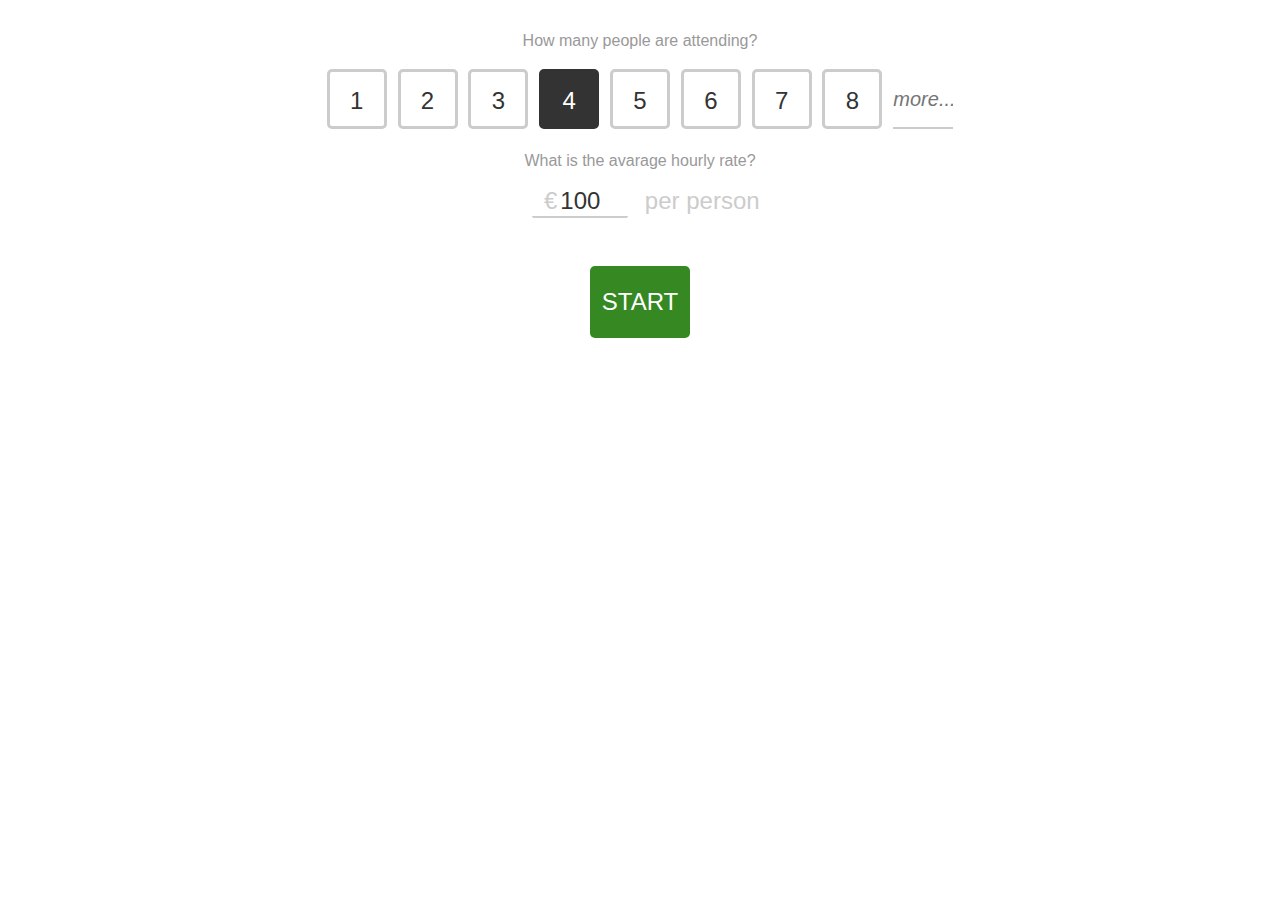
==== src/index.html @ 844627bb "moved files around" ====
<!doctype html>
<!--[if lt IE 7 ]> <html lang="en" class="no-js ie6"> <![endif]-->
<!--[if IE 7 ]>    <html lang="en" class="no-js ie7"> <![endif]-->
<!--[if IE 8 ]>    <html lang="en" class="no-js ie8"> <![endif]-->
<!--[if IE 9 ]>    <html lang="en" class="no-js ie9"> <![endif]-->
<!--[if (gt IE 9)|!(IE)]><!--> <html lang="nl" class="no-js"> <!--<![endif]-->
<head>
	<meta charset="UTF-8">
	<!-- <base href="" /> -->
	<meta http-equiv="X-UA-Compatible" content="IE=edge,chrome=1">
	
	<title>How much does this meeting cost?</title>
	
	<meta name="viewport" content="width=device-width, initial-scale=1.0">
	
	<link rel="stylesheet" href="css/meeting.css">
	<link rel="stylesheet" href="css/icomoon.css">

</head>
<body>
	<div id="wrapper" class="wrapper">

		<div id="main" class="main" role="main">



			
			<section class="setup" id="setup">
				<form>
					<div class="attendees">
						<h2>How many people are attending?</h2>
						<ol class="attendees-list">
							<li><input name="numAttendees" id="attendees-1" type="radio" value="1"><label for="attendees-1">1</label></li>
							<li><input name="numAttendees" id="attendees-2" type="radio" value="2"><label for="attendees-2">2</label></li>
							<li><input name="numAttendees" id="attendees-3" type="radio" value="3"><label for="attendees-3">3</label></li>
							<li><input name="numAttendees" id="attendees-4" type="radio" value="4" checked><label for="attendees-4">4</label></li>
							<li><input name="numAttendees" id="attendees-5" type="radio" value="5"><label for="attendees-5">5</label></li>
							<li><input name="numAttendees" id="attendees-6" type="radio" value="6"><label for="attendees-6">6</label></li>
							<li><input name="numAttendees" id="attendees-7" type="radio" value="7"><label for="attendees-7">7</label></li>
							<li><input name="numAttendees" id="attendees-8" type="radio" value="8"><label for="attendees-8">8</label></li>
							<li><input class="more-attendees-input is-empty" id="more-attendees-input" name="more-attendees-number" type="text" pattern="[0-9]*" placeholder="more..."></li>
						</ol>
					</div>

					<div class="rate">
						<h2>What is the avarage hourly rate?</h2>
						<div class="rateholder">
							
						<input id="hourlyRate" class="hourlyRate" type="text" value="100" pattern="[0-9]*"/>
						<label for="hourlyRate">per person</label>
						</div>
					</div>

					<button class="primary start" id="startBtn">Start</button>
				</form>
			</section>




			<section id="feedback" class="feedback">

				<div class="metaInfo">
					<div class="attendeesInfo">
						<div id="currAttendees" class="currAttendees">
							0
						</div>
						<button id="less-attendees" class="less"><span class="icon-user-minus"></span></button><button id="more-attendees" class="more"><span class="icon-user-plus"></span></button>
					</div><!-- /.attendeesInfo -->
					<button class="primary stop" id="stopBtn">
						Stop
					</button>
					<button class="primary back" id="backBtn">
						Back
					</button>
					<button class="secundary resume" id="resumeBtn">Ga door met deze meeting</button>
				</div>

				<div class="mainInfo">
				
					<div id="currDuration" class="currDuration">00:00</div>

					<div class="costs" id="costs">
						<!-- <span class="currency">&euro;</span> -->
						<span class="currEuros" id="currEuros">0</span>
						<span class="currCents" id="currCents">,00</span>
						<div class="currency">Euro</div>
					</div>

				</div>

			</section>




		</div><!-- main -->

	</div><!-- wrapper -->

	<script src="https://ajax.googleapis.com/ajax/libs/jquery/2.0.3/jquery.min.js"></script>
	<script src="js/meeting.js"></script>
	<script src="js/FastActive.min.js"></script>
</body>
</html>
---- src/css/meeting.css ----
/*-- Start reset --*/
html, body, div, span, applet, object, iframe, h1, h2, h3, h4, h5, h6, p, blockquote, pre, a, abbr, acronym, address, big, cite, code, del, dfn, em, img, ins, kbd, q, s, samp, small, strike, strong, sub, sup, tt, var, b, u, i, center, dl, dt, dd, ol, ul, li, fieldset, form, label, legend, table, caption, tbody, tfoot, thead, tr, th, td, article, aside, canvas, details, embed,  figure, figcaption, footer, header, hgroup,  menu, nav, output, ruby, section, summary, time, mark, audio, video { margin: 0; padding: 0; border: 0; font-size: 100%; font: inherit; vertical-align: baseline; } /* HTML5 display-role reset for older browsers */ article, aside, details, figcaption, figure, footer, header, hgroup, menu, nav, section { display: block; } ol, ul { list-style: none; } blockquote, q { quotes: none; } blockquote:before, blockquote:after, q:before, q:after { content: ''; content: none; } table { border-collapse: collapse; border-spacing: 0; }

input, button, textarea, select, option {
	font: inherit;
}
/*-- Einde reset --*/

* {
	box-sizing: border-box;
	-moz-box-sizing: border-box;
}

html {
	font-size: 62.5%;
}

body {
	font-family: "arial narrow", arial, helvetica, sans-serif;
	font-size: 1.6rem;
}

button,
label {
	cursor: pointer;
}

input,
button {
	border-radius: 2px;
}

h2 {
	margin: 1em;
	color: #999;
}

.main {
	width: 320px;
	height: 480px;
}

section {
	-moz-box-sizing: border-box;
	box-sizing: border-box;
	position: absolute;
	top: 0;
	left: 0;
	padding: 1em 0;
	text-align: center;
	width: 100%;
	height: 100%;
	background: #fff;
}

.setup {
	z-index: 1;
}

.feedback {
	z-index: 0;
}



	button {
		margin: 1em;
		border: none;
		padding: 0.5em;
		color: #fff;
		font: inherit;
	}

	button.primary {
		display: inline-block;
		margin-top: 2em;
		margin-bottom: 0;
		border-radius: 5px;
		height: 3em;
		font-size: 2.4rem;
		line-height: 1;
		text-transform: uppercase;
	}

	button.start {
		background: #358822;
	}

	.feedback button.primary {
		margin-top: 0;
		vertical-align: middle;
	}

	button.stop {
		background: #822;
		background: #999;
	}

	button.back,
	button.resume {
		display: none;
	}

	.attendees li {
		position: relative;
		display: inline-block;
		margin: 0.2em;
		overflow: hidden;
	}

	.attendees label,
	.more-attendees-input {
		display: block;
		padding: 0.6em 0;
		width: 2.5em;
		height: 2.5em;
		border: 3px solid #eee;
		border: 3px solid #ccc;
		border-radius: 5px;
		background: #fff;
		text-align: center;
		color: #333;
		font-size: 2.4rem;
	}

	::-webkit-input-placeholder { /* Chrome/Opera/Safari */
	  font-style: italic;
	  font-size: smaller;
	}
	::-moz-placeholder { /* Firefox 19+ */
	  font-style: italic;
	  font-size: smaller;
	}
	:-ms-input-placeholder { /* IE 10+ */
	  font-style: italic;
	  font-size: smaller;
  }

	.no-touch input[type="radio"].active+label,
	.attendees input[type="radio"]:checked+label,
	input[type="text"].more-attendees-input {
		border-color: #333;
		color: #fff;
		background: #333;
	}

	.attendees input[type="radio"] {
		position: absolute;
		top: 50%;
		left: 50%;
		z-index: -1;
	}

	input[type="text"] {
		/*padding: 0.5em 0 0;*/
		border: none;
		border-bottom: 2px solid #ccc;
	}

	input[type="text"].more-attendees-input {
	/*	border:none;
		background: red;*/
	}

	input[type="text"].more-attendees-input.is-empty {
		background: none;
		border-radius: 0;
		border-bottom: 2px solid #ccc;
	}

	.rateholder {
		position: relative;
	}

	.rate label {
		position: relative;
		color: #ccc;
		font-size: 2.4rem;
	}

	.rate label:before {
		position: absolute;
		display: block;
		content: '€';
		top: 0;
		left: -4.2em;
	}

	input.hourlyRate {
		position: relative;
		margin: 0 0.5em;
		width: 4em;
		color: #333;
		font-size: 2.4rem;
		text-align: center;
	}


/*-- Start feedback --*/

	.feedback .costs {
		margin: 1em;
		color: hsl(205,50%,75%);
		color: #248;
	}

	.currency {
		margin: 0.5em;
		color: #ccc;
	}

	.currEuros {
		font-size: 12rem;
	}

	.currCents {
		display: inline-block;
		margin-right: -1.5em;
		font-size: 3.6rem;
		color: #ccc;
	}

	.mainInfo {
		overflow: hidden;
	}

	.metaInfo {
		position: absolute;
		bottom: 0;
		border-top: 1px solid #ddd;
		padding: 1em 0;
		width: 100%;
		text-align: center;
	}

	.attendeesInfo {
		display: inline-block;
		vertical-align: middle;
		margin: 0 auto;
		width: 6em;
		border: 1px solid #ddd;
	}

		.attendeesInfo button {
			display: inline-block;
			border-radius: 0;
			margin: 0;
			padding: 0;
			width: 1.5em;
			height: 1.5em;
			font-size: 3rem;
			vertical-align: middle;
			color: #ccc;
			background: transparent;
			line-height: 0;
		}

		.attendeesInfo .more {
			border-left: 1px solid #ddd;
		}

		.currAttendees {
			border-bottom: 1px solid #ddd;
			font-size: 3.6rem;
			line-height: 1.5;
			color: #ccc;
			vertical-align: middle;
		}

		.currDuration {
			margin: 0 1em;
			color: #ccc;
		}

	/*-- Start larger screens --*/
	@media screen and (min-width: 25em) {

		.metaInfo {
			position: static;
			float: right;
			border: none;
			border-left: 1px solid #ddd;
			height: 100%;
			width: auto;
			text-align: center;
			padding: 1em;
		}

		.attendeesInfo {
			display: block;
		}

		.feedback button.primary {
			margin-top: 2em;
		}

	}

/*-- End feedback --*/
---- src/css/icomoon.css ----
@font-face {
	font-family: 'icomoon';
	src:url('fonts/icomoon.eot?l8j70p');
	src:url('fonts/icomoon.eot?#iefixl8j70p') format('embedded-opentype'),
		url('fonts/icomoon.woff?l8j70p') format('woff'),
		url('fonts/icomoon.ttf?l8j70p') format('truetype'),
		url('fonts/icomoon.svg?l8j70p#icomoon') format('svg');
	font-weight: normal;
	font-style: normal;
}

[class^="icon-"], [class*=" icon-"] {
	font-family: 'icomoon';
	speak: none;
	font-style: normal;
	font-weight: normal;
	font-variant: normal;
	text-transform: none;
	line-height: 1;

	/* Better Font Rendering =========== */
	-webkit-font-smoothing: antialiased;
	-moz-osx-font-smoothing: grayscale;
}

.icon-home:before {
	content: "\e900";
}

.icon-home2:before {
	content: "\e901";
}

.icon-home3:before {
	content: "\e902";
}

.icon-office:before {
	content: "\e903";
}

.icon-newspaper:before {
	content: "\e904";
}

.icon-pencil:before {
	content: "\e905";
}

.icon-pencil2:before {
	content: "\e906";
}

.icon-quill:before {
	content: "\e907";
}

.icon-pen:before {
	content: "\e908";
}

.icon-blog:before {
	content: "\e909";
}

.icon-eyedropper:before {
	content: "\e90a";
}

.icon-droplet:before {
	content: "\e90b";
}

.icon-paint-format:before {
	content: "\e90c";
}

.icon-image:before {
	content: "\e90d";
}

.icon-images:before {
	content: "\e90e";
}

.icon-camera:before {
	content: "\e90f";
}

.icon-headphones:before {
	content: "\e910";
}

.icon-music:before {
	content: "\e911";
}

.icon-play:before {
	content: "\e912";
}

.icon-film:before {
	content: "\e913";
}

.icon-video-camera:before {
	content: "\e914";
}

.icon-dice:before {
	content: "\e915";
}

.icon-pacman:before {
	content: "\e916";
}

.icon-spades:before {
	content: "\e917";
}

.icon-clubs:before {
	content: "\e918";
}

.icon-diamonds:before {
	content: "\e919";
}

.icon-bullhorn:before {
	content: "\e91a";
}

.icon-connection:before {
	content: "\e91b";
}

.icon-podcast:before {
	content: "\e91c";
}

.icon-feed:before {
	content: "\e91d";
}

.icon-mic:before {
	content: "\e91e";
}

.icon-book:before {
	content: "\e91f";
}

.icon-books:before {
	content: "\e920";
}

.icon-library:before {
	content: "\e921";
}

.icon-file-text:before {
	content: "\e922";
}

.icon-profile:before {
	content: "\e923";
}

.icon-file-empty:before {
	content: "\e924";
}

.icon-files-empty:before {
	content: "\e925";
}

.icon-file-text2:before {
	content: "\e926";
}

.icon-file-picture:before {
	content: "\e927";
}

.icon-file-music:before {
	content: "\e928";
}

.icon-file-play:before {
	content: "\e929";
}

.icon-file-video:before {
	content: "\e92a";
}

.icon-file-zip:before {
	content: "\e92b";
}

.icon-copy:before {
	content: "\e92c";
}

.icon-paste:before {
	content: "\e92d";
}

.icon-stack:before {
	content: "\e92e";
}

.icon-folder:before {
	content: "\e92f";
}

.icon-folder-open:before {
	content: "\e930";
}

.icon-folder-plus:before {
	content: "\e931";
}

.icon-folder-minus:before {
	content: "\e932";
}

.icon-folder-download:before {
	content: "\e933";
}

.icon-folder-upload:before {
	content: "\e934";
}

.icon-price-tag:before {
	content: "\e935";
}

.icon-price-tags:before {
	content: "\e936";
}

.icon-barcode:before {
	content: "\e937";
}

.icon-qrcode:before {
	content: "\e938";
}

.icon-ticket:before {
	content: "\e939";
}

.icon-cart:before {
	content: "\e93a";
}

.icon-coin-dollar:before {
	content: "\e93b";
}

.icon-coin-euro:before {
	content: "\e93c";
}

.icon-coin-pound:before {
	content: "\e93d";
}

.icon-coin-yen:before {
	content: "\e93e";
}

.icon-credit-card:before {
	content: "\e93f";
}

.icon-calculator:before {
	content: "\e940";
}

.icon-lifebuoy:before {
	content: "\e941";
}

.icon-phone:before {
	content: "\e942";
}

.icon-phone-hang-up:before {
	content: "\e943";
}

.icon-address-book:before {
	content: "\e944";
}

.icon-envelop:before {
	content: "\e945";
}

.icon-pushpin:before {
	content: "\e946";
}

.icon-location:before {
	content: "\e947";
}

.icon-location2:before {
	content: "\e948";
}

.icon-compass:before {
	content: "\e949";
}

.icon-compass2:before {
	content: "\e94a";
}

.icon-map:before {
	content: "\e94b";
}

.icon-map2:before {
	content: "\e94c";
}

.icon-history:before {
	content: "\e94d";
}

.icon-clock:before {
	content: "\e94e";
}

.icon-clock2:before {
	content: "\e94f";
}

.icon-alarm:before {
	content: "\e950";
}

.icon-bell:before {
	content: "\e951";
}

.icon-stopwatch:before {
	content: "\e952";
}

.icon-calendar:before {
	content: "\e953";
}

.icon-printer:before {
	content: "\e954";
}

.icon-keyboard:before {
	content: "\e955";
}

.icon-display:before {
	content: "\e956";
}

.icon-laptop:before {
	content: "\e957";
}

.icon-mobile:before {
	content: "\e958";
}

.icon-mobile2:before {
	content: "\e959";
}

.icon-tablet:before {
	content: "\e95a";
}

.icon-tv:before {
	content: "\e95b";
}

.icon-drawer:before {
	content: "\e95c";
}

.icon-drawer2:before {
	content: "\e95d";
}

.icon-box-add:before {
	content: "\e95e";
}

.icon-box-remove:before {
	content: "\e95f";
}

.icon-download:before {
	content: "\e960";
}

.icon-upload:before {
	content: "\e961";
}

.icon-floppy-disk:before {
	content: "\e962";
}

.icon-drive:before {
	content: "\e963";
}

.icon-database:before {
	content: "\e964";
}

.icon-undo:before {
	content: "\e965";
}

.icon-redo:before {
	content: "\e966";
}

.icon-undo2:before {
	content: "\e967";
}

.icon-redo2:before {
	content: "\e968";
}

.icon-forward:before {
	content: "\e969";
}

.icon-reply:before {
	content: "\e96a";
}

.icon-bubble:before {
	content: "\e96b";
}

.icon-bubbles:before {
	content: "\e96c";
}

.icon-bubbles2:before {
	content: "\e96d";
}

.icon-bubble2:before {
	content: "\e96e";
}

.icon-bubbles3:before {
	content: "\e96f";
}

.icon-bubbles4:before {
	content: "\e970";
}

.icon-user:before {
	content: "\e971";
}

.icon-users:before {
	content: "\e972";
}

.icon-user-plus:before {
	content: "\e973";
}

.icon-user-minus:before {
	content: "\e974";
}

.icon-user-check:before {
	content: "\e975";
}

.icon-user-tie:before {
	content: "\e976";
}

.icon-quotes-left:before {
	content: "\e977";
}

.icon-quotes-right:before {
	content: "\e978";
}

.icon-hour-glass:before {
	content: "\e979";
}

.icon-spinner:before {
	content: "\e97a";
}

.icon-spinner2:before {
	content: "\e97b";
}

.icon-spinner3:before {
	content: "\e97c";
}

.icon-spinner4:before {
	content: "\e97d";
}

.icon-spinner5:before {
	content: "\e97e";
}

.icon-spinner6:before {
	content: "\e97f";
}

.icon-spinner7:before {
	content: "\e980";
}

.icon-spinner8:before {
	content: "\e981";
}

.icon-spinner9:before {
	content: "\e982";
}

.icon-spinner10:before {
	content: "\e983";
}

.icon-spinner11:before {
	content: "\e984";
}

.icon-binoculars:before {
	content: "\e985";
}

.icon-search:before {
	content: "\e986";
}

.icon-zoom-in:before {
	content: "\e987";
}

.icon-zoom-out:before {
	content: "\e988";
}

.icon-enlarge:before {
	content: "\e989";
}

.icon-shrink:before {
	content: "\e98a";
}

.icon-enlarge2:before {
	content: "\e98b";
}

.icon-shrink2:before {
	content: "\e98c";
}

.icon-key:before {
	content: "\e98d";
}

.icon-key2:before {
	content: "\e98e";
}

.icon-lock:before {
	content: "\e98f";
}

.icon-unlocked:before {
	content: "\e990";
}

.icon-wrench:before {
	content: "\e991";
}

.icon-equalizer:before {
	content: "\e992";
}

.icon-equalizer2:before {
	content: "\e993";
}

.icon-cog:before {
	content: "\e994";
}

.icon-cogs:before {
	content: "\e995";
}

.icon-hammer:before {
	content: "\e996";
}

.icon-magic-wand:before {
	content: "\e997";
}

.icon-aid-kit:before {
	content: "\e998";
}

.icon-bug:before {
	content: "\e999";
}

.icon-pie-chart:before {
	content: "\e99a";
}

.icon-stats-dots:before {
	content: "\e99b";
}

.icon-stats-bars:before {
	content: "\e99c";
}

.icon-stats-bars2:before {
	content: "\e99d";
}

.icon-trophy:before {
	content: "\e99e";
}

.icon-gift:before {
	content: "\e99f";
}

.icon-glass:before {
	content: "\e9a0";
}

.icon-glass2:before {
	content: "\e9a1";
}

.icon-mug:before {
	content: "\e9a2";
}

.icon-spoon-knife:before {
	content: "\e9a3";
}

.icon-leaf:before {
	content: "\e9a4";
}

.icon-rocket:before {
	content: "\e9a5";
}

.icon-meter:before {
	content: "\e9a6";
}

.icon-meter2:before {
	content: "\e9a7";
}

.icon-hammer2:before {
	content: "\e9a8";
}

.icon-fire:before {
	content: "\e9a9";
}

.icon-lab:before {
	content: "\e9aa";
}

.icon-magnet:before {
	content: "\e9ab";
}

.icon-bin:before {
	content: "\e9ac";
}

.icon-bin2:before {
	content: "\e9ad";
}

.icon-briefcase:before {
	content: "\e9ae";
}

.icon-airplane:before {
	content: "\e9af";
}

.icon-truck:before {
	content: "\e9b0";
}

.icon-road:before {
	content: "\e9b1";
}

.icon-accessibility:before {
	content: "\e9b2";
}

.icon-target:before {
	content: "\e9b3";
}

.icon-shield:before {
	content: "\e9b4";
}

.icon-power:before {
	content: "\e9b5";
}

.icon-switch:before {
	content: "\e9b6";
}

.icon-power-cord:before {
	content: "\e9b7";
}

.icon-clipboard:before {
	content: "\e9b8";
}

.icon-list-numbered:before {
	content: "\e9b9";
}

.icon-list:before {
	content: "\e9ba";
}

.icon-list2:before {
	content: "\e9bb";
}

.icon-tree:before {
	content: "\e9bc";
}

.icon-menu:before {
	content: "\e9bd";
}

.icon-menu2:before {
	content: "\e9be";
}

.icon-menu3:before {
	content: "\e9bf";
}

.icon-menu4:before {
	content: "\e9c0";
}

.icon-cloud:before {
	content: "\e9c1";
}

.icon-cloud-download:before {
	content: "\e9c2";
}

.icon-cloud-upload:before {
	content: "\e9c3";
}

.icon-cloud-check:before {
	content: "\e9c4";
}

.icon-download2:before {
	content: "\e9c5";
}

.icon-upload2:before {
	content: "\e9c6";
}

.icon-download3:before {
	content: "\e9c7";
}

.icon-upload3:before {
	content: "\e9c8";
}

.icon-sphere:before {
	content: "\e9c9";
}

.icon-earth:before {
	content: "\e9ca";
}

.icon-link:before {
	content: "\e9cb";
}

.icon-flag:before {
	content: "\e9cc";
}

.icon-attachment:before {
	content: "\e9cd";
}

.icon-eye:before {
	content: "\e9ce";
}

.icon-eye-plus:before {
	content: "\e9cf";
}

.icon-eye-minus:before {
	content: "\e9d0";
}

.icon-eye-blocked:before {
	content: "\e9d1";
}

.icon-bookmark:before {
	content: "\e9d2";
}

.icon-bookmarks:before {
	content: "\e9d3";
}

.icon-sun:before {
	content: "\e9d4";
}

.icon-contrast:before {
	content: "\e9d5";
}

.icon-brightness-contrast:before {
	content: "\e9d6";
}

.icon-star-empty:before {
	content: "\e9d7";
}

.icon-star-half:before {
	content: "\e9d8";
}

.icon-star-full:before {
	content: "\e9d9";
}

.icon-heart:before {
	content: "\e9da";
}

.icon-heart-broken:before {
	content: "\e9db";
}

.icon-man:before {
	content: "\e9dc";
}

.icon-woman:before {
	content: "\e9dd";
}

.icon-man-woman:before {
	content: "\e9de";
}

.icon-happy:before {
	content: "\e9df";
}

.icon-happy2:before {
	content: "\e9e0";
}

.icon-smile:before {
	content: "\e9e1";
}

.icon-smile2:before {
	content: "\e9e2";
}

.icon-tongue:before {
	content: "\e9e3";
}

.icon-tongue2:before {
	content: "\e9e4";
}

.icon-sad:before {
	content: "\e9e5";
}

.icon-sad2:before {
	content: "\e9e6";
}

.icon-wink:before {
	content: "\e9e7";
}

.icon-wink2:before {
	content: "\e9e8";
}

.icon-grin:before {
	content: "\e9e9";
}

.icon-grin2:before {
	content: "\e9ea";
}

.icon-cool:before {
	content: "\e9eb";
}

.icon-cool2:before {
	content: "\e9ec";
}

.icon-angry:before {
	content: "\e9ed";
}

.icon-angry2:before {
	content: "\e9ee";
}

.icon-evil:before {
	content: "\e9ef";
}

.icon-evil2:before {
	content: "\e9f0";
}

.icon-shocked:before {
	content: "\e9f1";
}

.icon-shocked2:before {
	content: "\e9f2";
}

.icon-baffled:before {
	content: "\e9f3";
}

.icon-baffled2:before {
	content: "\e9f4";
}

.icon-confused:before {
	content: "\e9f5";
}

.icon-confused2:before {
	content: "\e9f6";
}

.icon-neutral:before {
	content: "\e9f7";
}

.icon-neutral2:before {
	content: "\e9f8";
}

.icon-hipster:before {
	content: "\e9f9";
}

.icon-hipster2:before {
	content: "\e9fa";
}

.icon-wondering:before {
	content: "\e9fb";
}

.icon-wondering2:before {
	content: "\e9fc";
}

.icon-sleepy:before {
	content: "\e9fd";
}

.icon-sleepy2:before {
	content: "\e9fe";
}

.icon-frustrated:before {
	content: "\e9ff";
}

.icon-frustrated2:before {
	content: "\ea00";
}

.icon-crying:before {
	content: "\ea01";
}

.icon-crying2:before {
	content: "\ea02";
}

.icon-point-up:before {
	content: "\ea03";
}

.icon-point-right:before {
	content: "\ea04";
}

.icon-point-down:before {
	content: "\ea05";
}

.icon-point-left:before {
	content: "\ea06";
}

.icon-warning:before {
	content: "\ea07";
}

.icon-notification:before {
	content: "\ea08";
}

.icon-question:before {
	content: "\ea09";
}

.icon-plus:before {
	content: "\ea0a";
}

.icon-minus:before {
	content: "\ea0b";
}

.icon-info:before {
	content: "\ea0c";
}

.icon-cancel-circle:before {
	content: "\ea0d";
}

.icon-blocked:before {
	content: "\ea0e";
}

.icon-cross:before {
	content: "\ea0f";
}

.icon-checkmark:before {
	content: "\ea10";
}

.icon-checkmark2:before {
	content: "\ea11";
}

.icon-spell-check:before {
	content: "\ea12";
}

.icon-enter:before {
	content: "\ea13";
}

.icon-exit:before {
	content: "\ea14";
}

.icon-play2:before {
	content: "\ea15";
}

.icon-pause:before {
	content: "\ea16";
}

.icon-stop:before {
	content: "\ea17";
}

.icon-previous:before {
	content: "\ea18";
}

.icon-next:before {
	content: "\ea19";
}

.icon-backward:before {
	content: "\ea1a";
}

.icon-forward2:before {
	content: "\ea1b";
}

.icon-play3:before {
	content: "\ea1c";
}

.icon-pause2:before {
	content: "\ea1d";
}

.icon-stop2:before {
	content: "\ea1e";
}

.icon-backward2:before {
	content: "\ea1f";
}

.icon-forward3:before {
	content: "\ea20";
}

.icon-first:before {
	content: "\ea21";
}

.icon-last:before {
	content: "\ea22";
}

.icon-previous2:before {
	content: "\ea23";
}

.icon-next2:before {
	content: "\ea24";
}

.icon-eject:before {
	content: "\ea25";
}

.icon-volume-high:before {
	content: "\ea26";
}

.icon-volume-medium:before {
	content: "\ea27";
}

.icon-volume-low:before {
	content: "\ea28";
}

.icon-volume-mute:before {
	content: "\ea29";
}

.icon-volume-mute2:before {
	content: "\ea2a";
}

.icon-volume-increase:before {
	content: "\ea2b";
}

.icon-volume-decrease:before {
	content: "\ea2c";
}

.icon-loop:before {
	content: "\ea2d";
}

.icon-loop2:before {
	content: "\ea2e";
}

.icon-infinite:before {
	content: "\ea2f";
}

.icon-shuffle:before {
	content: "\ea30";
}

.icon-arrow-up-left:before {
	content: "\ea31";
}

.icon-arrow-up:before {
	content: "\ea32";
}

.icon-arrow-up-right:before {
	content: "\ea33";
}

.icon-arrow-right:before {
	content: "\ea34";
}

.icon-arrow-down-right:before {
	content: "\ea35";
}

.icon-arrow-down:before {
	content: "\ea36";
}

.icon-arrow-down-left:before {
	content: "\ea37";
}

.icon-arrow-left:before {
	content: "\ea38";
}

.icon-arrow-up-left2:before {
	content: "\ea39";
}

.icon-arrow-up2:before {
	content: "\ea3a";
}

.icon-arrow-up-right2:before {
	content: "\ea3b";
}

.icon-arrow-right2:before {
	content: "\ea3c";
}

.icon-arrow-down-right2:before {
	content: "\ea3d";
}

.icon-arrow-down2:before {
	content: "\ea3e";
}

.icon-arrow-down-left2:before {
	content: "\ea3f";
}

.icon-arrow-left2:before {
	content: "\ea40";
}

.icon-circle-up:before {
	content: "\ea41";
}

.icon-circle-right:before {
	content: "\ea42";
}

.icon-circle-down:before {
	content: "\ea43";
}

.icon-circle-left:before {
	content: "\ea44";
}

.icon-tab:before {
	content: "\ea45";
}

.icon-move-up:before {
	content: "\ea46";
}

.icon-move-down:before {
	content: "\ea47";
}

.icon-sort-alpha-asc:before {
	content: "\ea48";
}

.icon-sort-alpha-desc:before {
	content: "\ea49";
}

.icon-sort-numeric-asc:before {
	content: "\ea4a";
}

.icon-sort-numberic-desc:before {
	content: "\ea4b";
}

.icon-sort-amount-asc:before {
	content: "\ea4c";
}

.icon-sort-amount-desc:before {
	content: "\ea4d";
}

.icon-command:before {
	content: "\ea4e";
}

.icon-shift:before {
	content: "\ea4f";
}

.icon-ctrl:before {
	content: "\ea50";
}

.icon-opt:before {
	content: "\ea51";
}

.icon-checkbox-checked:before {
	content: "\ea52";
}

.icon-checkbox-unchecked:before {
	content: "\ea53";
}

.icon-radio-checked:before {
	content: "\ea54";
}

.icon-radio-checked2:before {
	content: "\ea55";
}

.icon-radio-unchecked:before {
	content: "\ea56";
}

.icon-crop:before {
	content: "\ea57";
}

.icon-make-group:before {
	content: "\ea58";
}

.icon-ungroup:before {
	content: "\ea59";
}

.icon-scissors:before {
	content: "\ea5a";
}

.icon-filter:before {
	content: "\ea5b";
}

.icon-font:before {
	content: "\ea5c";
}

.icon-ligature:before {
	content: "\ea5d";
}

.icon-ligature2:before {
	content: "\ea5e";
}

.icon-text-height:before {
	content: "\ea5f";
}

.icon-text-width:before {
	content: "\ea60";
}

.icon-font-size:before {
	content: "\ea61";
}

.icon-bold:before {
	content: "\ea62";
}

.icon-underline:before {
	content: "\ea63";
}

.icon-italic:before {
	content: "\ea64";
}

.icon-strikethrough:before {
	content: "\ea65";
}

.icon-omega:before {
	content: "\ea66";
}

.icon-sigma:before {
	content: "\ea67";
}

.icon-page-break:before {
	content: "\ea68";
}

.icon-superscript:before {
	content: "\ea69";
}

.icon-subscript:before {
	content: "\ea6a";
}

.icon-superscript2:before {
	content: "\ea6b";
}

.icon-subscript2:before {
	content: "\ea6c";
}

.icon-text-color:before {
	content: "\ea6d";
}

.icon-pagebreak:before {
	content: "\ea6e";
}

.icon-clear-formatting:before {
	content: "\ea6f";
}

.icon-table:before {
	content: "\ea70";
}

.icon-table2:before {
	content: "\ea71";
}

.icon-insert-template:before {
	content: "\ea72";
}

.icon-pilcrow:before {
	content: "\ea73";
}

.icon-ltr:before {
	content: "\ea74";
}

.icon-rtl:before {
	content: "\ea75";
}

.icon-section:before {
	content: "\ea76";
}

.icon-paragraph-left:before {
	content: "\ea77";
}

.icon-paragraph-center:before {
	content: "\ea78";
}

.icon-paragraph-right:before {
	content: "\ea79";
}

.icon-paragraph-justify:before {
	content: "\ea7a";
}

.icon-indent-increase:before {
	content: "\ea7b";
}

.icon-indent-decrease:before {
	content: "\ea7c";
}

.icon-share:before {
	content: "\ea7d";
}

.icon-new-tab:before {
	content: "\ea7e";
}

.icon-embed:before {
	content: "\ea7f";
}

.icon-embed2:before {
	content: "\ea80";
}

.icon-terminal:before {
	content: "\ea81";
}

.icon-share2:before {
	content: "\ea82";
}

.icon-mail:before {
	content: "\ea83";
}

.icon-mail2:before {
	content: "\ea84";
}

.icon-mail3:before {
	content: "\ea85";
}

.icon-mail4:before {
	content: "\ea86";
}

.icon-google:before {
	content: "\ea87";
}

.icon-google-plus:before {
	content: "\ea88";
}

.icon-google-plus2:before {
	content: "\ea89";
}

.icon-google-plus3:before {
	content: "\ea8a";
}

.icon-google-drive:before {
	content: "\ea8b";
}

.icon-facebook:before {
	content: "\ea8c";
}

.icon-facebook2:before {
	content: "\ea8d";
}

.icon-facebook3:before {
	content: "\ea8e";
}

.icon-ello:before {
	content: "\ea8f";
}

.icon-instagram:before {
	content: "\ea90";
}

.icon-twitter:before {
	content: "\ea91";
}

.icon-twitter2:before {
	content: "\ea92";
}

.icon-twitter3:before {
	content: "\ea93";
}

.icon-feed2:before {
	content: "\ea94";
}

.icon-feed3:before {
	content: "\ea95";
}

.icon-feed4:before {
	content: "\ea96";
}

.icon-youtube:before {
	content: "\ea97";
}

.icon-youtube2:before {
	content: "\ea98";
}

.icon-youtube3:before {
	content: "\ea99";
}

.icon-youtube4:before {
	content: "\ea9a";
}

.icon-twitch:before {
	content: "\ea9b";
}

.icon-vimeo:before {
	content: "\ea9c";
}

.icon-vimeo2:before {
	content: "\ea9d";
}

.icon-vimeo3:before {
	content: "\ea9e";
}

.icon-lanyrd:before {
	content: "\ea9f";
}

.icon-flickr:before {
	content: "\eaa0";
}

.icon-flickr2:before {
	content: "\eaa1";
}

.icon-flickr3:before {
	content: "\eaa2";
}

.icon-flickr4:before {
	content: "\eaa3";
}

.icon-picassa:before {
	content: "\eaa4";
}

.icon-picassa2:before {
	content: "\eaa5";
}

.icon-dribbble:before {
	content: "\eaa6";
}

.icon-dribbble2:before {
	content: "\eaa7";
}

.icon-dribbble3:before {
	content: "\eaa8";
}

.icon-forrst:before {
	content: "\eaa9";
}

.icon-forrst2:before {
	content: "\eaaa";
}

.icon-deviantart:before {
	content: "\eaab";
}

.icon-deviantart2:before {
	content: "\eaac";
}

.icon-steam:before {
	content: "\eaad";
}

.icon-steam2:before {
	content: "\eaae";
}

.icon-dropbox:before {
	content: "\eaaf";
}

.icon-onedrive:before {
	content: "\eab0";
}

.icon-github:before {
	content: "\eab1";
}

.icon-github2:before {
	content: "\eab2";
}

.icon-github3:before {
	content: "\eab3";
}

.icon-github4:before {
	content: "\eab4";
}

.icon-github5:before {
	content: "\eab5";
}

.icon-wordpress:before {
	content: "\eab6";
}

.icon-wordpress2:before {
	content: "\eab7";
}

.icon-joomla:before {
	content: "\eab8";
}

.icon-blogger:before {
	content: "\eab9";
}

.icon-blogger2:before {
	content: "\eaba";
}

.icon-tumblr:before {
	content: "\eabb";
}

.icon-tumblr2:before {
	content: "\eabc";
}

.icon-yahoo:before {
	content: "\eabd";
}

.icon-tux:before {
	content: "\eabe";
}

.icon-apple:before {
	content: "\eabf";
}

.icon-finder:before {
	content: "\eac0";
}

.icon-android:before {
	content: "\eac1";
}

.icon-windows:before {
	content: "\eac2";
}

.icon-windows8:before {
	content: "\eac3";
}

.icon-soundcloud:before {
	content: "\eac4";
}

.icon-soundcloud2:before {
	content: "\eac5";
}

.icon-skype:before {
	content: "\eac6";
}

.icon-reddit:before {
	content: "\eac7";
}

.icon-linkedin:before {
	content: "\eac8";
}

.icon-linkedin2:before {
	content: "\eac9";
}

.icon-lastfm:before {
	content: "\eaca";
}

.icon-lastfm2:before {
	content: "\eacb";
}

.icon-delicious:before {
	content: "\eacc";
}

.icon-stumbleupon:before {
	content: "\eacd";
}

.icon-stumbleupon2:before {
	content: "\eace";
}

.icon-stackoverflow:before {
	content: "\eacf";
}

.icon-pinterest:before {
	content: "\ead0";
}

.icon-pinterest2:before {
	content: "\ead1";
}

.icon-xing:before {
	content: "\ead2";
}

.icon-xing2:before {
	content: "\ead3";
}

.icon-flattr:before {
	content: "\ead4";
}

.icon-foursquare:before {
	content: "\ead5";
}

.icon-paypal:before {
	content: "\ead6";
}

.icon-paypal2:before {
	content: "\ead7";
}

.icon-paypal3:before {
	content: "\ead8";
}

.icon-yelp:before {
	content: "\ead9";
}

.icon-file-pdf:before {
	content: "\eada";
}

.icon-file-openoffice:before {
	content: "\eadb";
}

.icon-file-word:before {
	content: "\eadc";
}

.icon-file-excel:before {
	content: "\eadd";
}

.icon-libreoffice:before {
	content: "\eade";
}

.icon-html5:before {
	content: "\eadf";
}

.icon-html52:before {
	content: "\eae0";
}

.icon-css3:before {
	content: "\eae1";
}

.icon-git:before {
	content: "\eae2";
}

.icon-svg:before {
	content: "\eae3";
}

.icon-codepen:before {
	content: "\eae4";
}

.icon-chrome:before {
	content: "\eae5";
}

.icon-firefox:before {
	content: "\eae6";
}

.icon-IE:before {
	content: "\eae7";
}

.icon-opera:before {
	content: "\eae8";
}

.icon-safari:before {
	content: "\eae9";
}

.icon-IcoMoon:before {
	content: "\eaea";
}
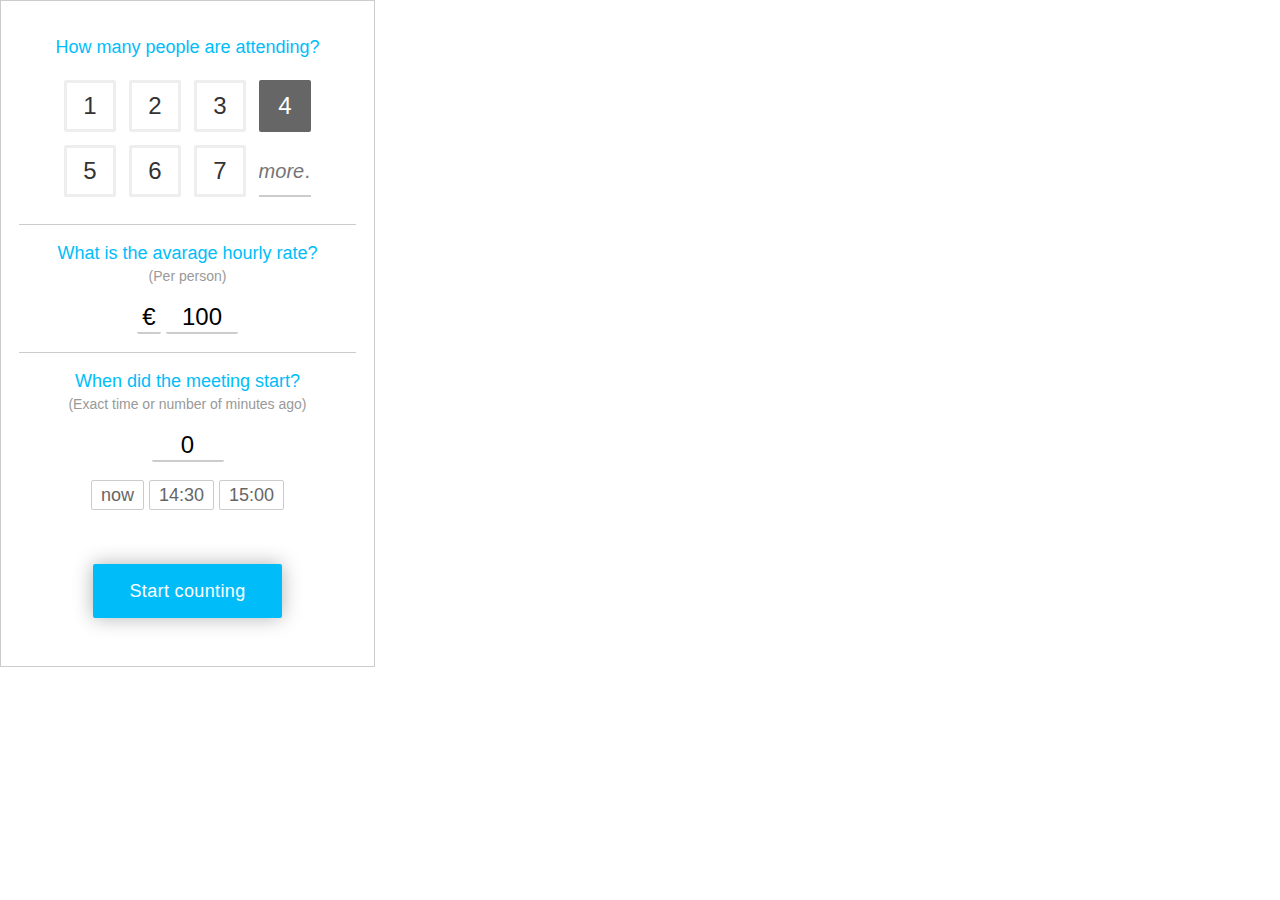
==== commit a6f122d7: "new layout" ====
--- a/src/index.html
+++ b/src/index.html
@@ -1,12 +1,7 @@
 <!doctype html>
-<!--[if lt IE 7 ]> <html lang="en" class="no-js ie6"> <![endif]-->
-<!--[if IE 7 ]>    <html lang="en" class="no-js ie7"> <![endif]-->
-<!--[if IE 8 ]>    <html lang="en" class="no-js ie8"> <![endif]-->
-<!--[if IE 9 ]>    <html lang="en" class="no-js ie9"> <![endif]-->
-<!--[if (gt IE 9)|!(IE)]><!--> <html lang="nl" class="no-js"> <!--<![endif]-->
+<html lang="nl">
 <head>
 	<meta charset="UTF-8">
-	<!-- <base href="" /> -->
 	<meta http-equiv="X-UA-Compatible" content="IE=edge,chrome=1">
 	
 	<title>How much does this meeting cost?</title>
@@ -21,13 +16,10 @@
 	<div id="wrapper" class="wrapper">
 
 		<div id="main" class="main" role="main">
-
-
-
 			
-			<section class="setup" id="setup">
+			<section class="screen screen--setup" id="setup">
 				<form>
-					<div class="attendees">
+					<fieldset class="attendees">
 						<h2>How many people are attending?</h2>
 						<ol class="attendees-list">
 							<li><input name="numAttendees" id="attendees-1" type="radio" value="1"><label for="attendees-1">1</label></li>
@@ -37,28 +29,38 @@
 							<li><input name="numAttendees" id="attendees-5" type="radio" value="5"><label for="attendees-5">5</label></li>
 							<li><input name="numAttendees" id="attendees-6" type="radio" value="6"><label for="attendees-6">6</label></li>
 							<li><input name="numAttendees" id="attendees-7" type="radio" value="7"><label for="attendees-7">7</label></li>
-							<li><input name="numAttendees" id="attendees-8" type="radio" value="8"><label for="attendees-8">8</label></li>
-							<li><input class="more-attendees-input is-empty" id="more-attendees-input" name="more-attendees-number" type="text" pattern="[0-9]*" placeholder="more..."></li>
+							<li><input class="more-attendees-input is-empty" id="more-attendees-input" name="more-attendees-number" type="text" pattern="[0-9]*" placeholder="more…"></li>
 						</ol>
-					</div>
+					</fieldset>
 
-					<div class="rate">
-						<h2>What is the avarage hourly rate?</h2>
+					<fieldset class="rate">
+						<label class="h2" for="hourlyRate">What is the avarage hourly rate?</label>
+						<p class="clarification">(Per person)</p>
 						<div class="rateholder">
-							
-						<input id="hourlyRate" class="hourlyRate" type="text" value="100" pattern="[0-9]*"/>
-						<label for="hourlyRate">per person</label>
+							<input type="text" class="input--currency" value="€">
+							<input id="hourlyRate" class="input--hourly-rate" type="text" value="100" pattern="[0-9]*"/>
 						</div>
-					</div>
+					</fieldset>
 
-					<button class="primary start" id="startBtn">Start</button>
+					<fieldset class="meetingSince">
+						<label class="h2" for="since">When did the meeting start?</label>
+						<p class="clarification">(Exact time or number of minutes ago)</p>
+						<input id="since" class="input--since" type="text" value="0" pattern="[0-9]*"/>
+						<ol class="since-list">
+							<li class="since-list__item">now</li>
+							<li class="since-list__item">14:30</li>
+							<li class="since-list__item">15:00</li>
+						</ol>
+					</fieldset>
+
+					<button class="primary" id="startBtn">Start counting</button>
 				</form>
 			</section>
 
 
 
 
-			<section id="feedback" class="feedback">
+			<section id="feedback" class="screen screen--feedback">
 
 				<div class="metaInfo">
 					<div class="attendeesInfo">
--- a/src/css/meeting.css
+++ b/src/css/meeting.css
@@ -1,10 +1,29 @@
 /*-- Start reset --*/
-html, body, div, span, applet, object, iframe, h1, h2, h3, h4, h5, h6, p, blockquote, pre, a, abbr, acronym, address, big, cite, code, del, dfn, em, img, ins, kbd, q, s, samp, small, strike, strong, sub, sup, tt, var, b, u, i, center, dl, dt, dd, ol, ul, li, fieldset, form, label, legend, table, caption, tbody, tfoot, thead, tr, th, td, article, aside, canvas, details, embed,  figure, figcaption, footer, header, hgroup,  menu, nav, output, ruby, section, summary, time, mark, audio, video { margin: 0; padding: 0; border: 0; font-size: 100%; font: inherit; vertical-align: baseline; } /* HTML5 display-role reset for older browsers */ article, aside, details, figcaption, figure, footer, header, hgroup, menu, nav, section { display: block; } ol, ul { list-style: none; } blockquote, q { quotes: none; } blockquote:before, blockquote:after, q:before, q:after { content: ''; content: none; } table { border-collapse: collapse; border-spacing: 0; }
-
-input, button, textarea, select, option {
-	font: inherit;
-}
+	html, body, div, span, h1, h2, h3, h4, h5, h6, p, a, abbr, acronym, em, img, s, small, strong, sub, sup, dl, dt, dd, ol, ul, li, fieldset, form, label, legend, table, caption, tbody, tfoot, thead, tr, th, td, article, aside, figure, figcaption, footer, header, hgroup,  menu, nav, output, section, summary, time, mark {
+		margin: 0; padding: 0; border: 0; font-size: 100%; font: inherit; vertical-align: baseline;
+	}
+
+	ol,
+	ul {
+		list-style: none;
+	}
+
+	input, button, textarea, select, option {
+		font: inherit;
+	}
 /*-- Einde reset --*/
+
+:root {
+	--font-size-default: 1.8rem;
+	--color-grey: #666;
+	--color-grey-light: #999;
+	--color-grey-xlight: #ccc;
+	--color-grey-xxlight: #eee;
+	--color-primary: #00bdfa;
+
+	--br: 2px;/* border radius */
+}
+
 
 * {
 	box-sizing: border-box;
@@ -17,7 +36,15 @@
 
 body {
 	font-family: "arial narrow", arial, helvetica, sans-serif;
-	font-size: 1.6rem;
+	font-size: var(--font-size-default);
+	color: var(--color-grey);
+}
+
+h2,
+.h2 {
+	display: block;
+	margin: 0 0 var(--font-size-default);
+	color: var(--color-primary);
 }
 
 button,
@@ -27,12 +54,37 @@
 
 input,
 button {
-	border-radius: 2px;
-}
-
-h2 {
+	border-radius: var(--br);
+	text-align: center;
+	font-size: 2.4rem;
+}
+
+input[type="text"] {
+	border: none;
+	border-bottom: 2px solid var(--color-grey-xlight);
+}
+
+button {
 	margin: 1em;
-	color: #999;
+	border: none;
+	padding: 0.5em;
+	background: var(--color-primary);
+	color: #fff;
+	font: inherit;
+}
+
+button.primary {
+	display: inline-block;
+	margin-top: 2em;
+	margin-bottom: 0;
+	font-family: arial;
+	padding: 1em 2em;
+	line-height: 1;
+	letter-spacing: 0.02em;
+	box-shadow: 0 0 20px rgba(0,0,0,0.3);
+}
+
+label {
 }
 
 .main {
@@ -40,163 +92,171 @@
 	height: 480px;
 }
 
-section {
-	-moz-box-sizing: border-box;
-	box-sizing: border-box;
+.screen {
 	position: absolute;
 	top: 0;
 	left: 0;
-	padding: 1em 0;
+	padding: 1em;
 	text-align: center;
-	width: 100%;
-	height: 100%;
+	/* width: 100%;
+	height: 100%; */
+	/* iPhone 5 */
+	/* width: 320px;
+	height: 568px; */
+	/* iPhone 6 */
+	width: 375px;
+	height: 667px;
+	border: 1px solid #ccc;
 	background: #fff;
 }
 
-.setup {
+.screen--setup {
 	z-index: 1;
 }
 
-.feedback {
+.screen--feedback {
 	z-index: 0;
 }
 
 
 
-	button {
-		margin: 1em;
-		border: none;
-		padding: 0.5em;
-		color: #fff;
-		font: inherit;
-	}
-
-	button.primary {
-		display: inline-block;
-		margin-top: 2em;
-		margin-bottom: 0;
-		border-radius: 5px;
-		height: 3em;
-		font-size: 2.4rem;
-		line-height: 1;
-		text-transform: uppercase;
-	}
-
-	button.start {
-		background: #358822;
-	}
+/*-- Start setup screen --*/
 
 	.feedback button.primary {
 		margin-top: 0;
 		vertical-align: middle;
 	}
 
+	fieldset {
+		border-top: 1px solid var(--color-grey-xlight);/* color grey-xlight */
+		padding: 1em;
+	}
+
+	fieldset:first-child {
+		border-top: none;
+	}
+
+	.clarification {
+		font-size: 1.4rem;
+		color: var(--color-grey-light);
+	}
+
+	h2 + .clarification,
+	.h2 + .clarification {
+		/* margin: calc(-1 * var(--font-size-default)) 0 var(--font-size-default);	 */
+		margin: -1em 0 var(--font-size-default);	
+	}
+
+	/*-- Start attendees-list --*/
+
+		.attendees-list {
+			margin: 0 auto;
+			max-width: 320px;
+		}
+
+		.attendees-list > li {
+			position: relative;
+			display: inline-block;
+			margin: 0.2em;
+			overflow: hidden;
+		}
+
+		.attendees label,
+		.more-attendees-input {
+			display: block;
+			padding: 0.4em 0;
+			width: 2.2em;
+			height: 2.2em;
+			border: 3px solid var(--color-grey-xxlight);
+			border-radius: var(--br);
+			background: #fff;
+			text-align: center;
+			color: #333;
+			font-size: 2.4rem;
+		}
+
+		::-webkit-input-placeholder { /* Chrome/Opera/Safari */
+			font-style: italic;
+			font-size: smaller;
+		}
+		::-moz-placeholder { /* Firefox 19+ */
+			font-style: italic;
+			font-size: smaller;
+		}
+		:-ms-input-placeholder { /* IE 10+ */
+			font-style: italic;
+			font-size: smaller;
+		}
+
+		.no-touch input[type="radio"].active+label,
+		.attendees input[type="radio"]:checked+label,
+		input[type="text"].more-attendees-input {
+			border-color: transparent;
+			color: #fff;
+			background: var(--color-grey);
+		}
+
+		.attendees input[type="radio"] {
+			position: absolute;
+			top: 50%;
+			left: 50%;
+			z-index: -1;
+		}
+
+		input[type="text"].more-attendees-input.is-empty {
+			background: none;
+			border-radius: 0;
+			border-bottom: 2px solid #ccc;
+		}
+
+	/*-- End attendees --*/
+
+	/*-- Start hourly rate --*/
+
+		.input--currency {
+			width: 1em;
+		}
+
+		.input--hourly-rate {
+			width: 3em;
+		}
+
+	/*-- End hourly rate --*/
+
+	/*-- Start since --*/
+
+		.input--since {
+			width: 3em;
+		}
+
+		.since-list {
+			margin-top: 1em;
+		}
+
+		.since-list__item {
+			display: inline-block;
+			border: 1px solid var(--color-grey-xlight);
+			border-radius: var(--br);
+			padding: 0.2em 0.5em;
+		}
+
+	/*-- End since --*/
+
+/*-- End setup screen --*/
+
+
+
+/*-- Start feedback screen --*/
+
 	button.stop {
-		background: #822;
-		background: #999;
+		/* background: #822;
+		background: #999; */
 	}
 
 	button.back,
 	button.resume {
 		display: none;
 	}
-
-	.attendees li {
-		position: relative;
-		display: inline-block;
-		margin: 0.2em;
-		overflow: hidden;
-	}
-
-	.attendees label,
-	.more-attendees-input {
-		display: block;
-		padding: 0.6em 0;
-		width: 2.5em;
-		height: 2.5em;
-		border: 3px solid #eee;
-		border: 3px solid #ccc;
-		border-radius: 5px;
-		background: #fff;
-		text-align: center;
-		color: #333;
-		font-size: 2.4rem;
-	}
-
-	::-webkit-input-placeholder { /* Chrome/Opera/Safari */
-	  font-style: italic;
-	  font-size: smaller;
-	}
-	::-moz-placeholder { /* Firefox 19+ */
-	  font-style: italic;
-	  font-size: smaller;
-	}
-	:-ms-input-placeholder { /* IE 10+ */
-	  font-style: italic;
-	  font-size: smaller;
-  }
-
-	.no-touch input[type="radio"].active+label,
-	.attendees input[type="radio"]:checked+label,
-	input[type="text"].more-attendees-input {
-		border-color: #333;
-		color: #fff;
-		background: #333;
-	}
-
-	.attendees input[type="radio"] {
-		position: absolute;
-		top: 50%;
-		left: 50%;
-		z-index: -1;
-	}
-
-	input[type="text"] {
-		/*padding: 0.5em 0 0;*/
-		border: none;
-		border-bottom: 2px solid #ccc;
-	}
-
-	input[type="text"].more-attendees-input {
-	/*	border:none;
-		background: red;*/
-	}
-
-	input[type="text"].more-attendees-input.is-empty {
-		background: none;
-		border-radius: 0;
-		border-bottom: 2px solid #ccc;
-	}
-
-	.rateholder {
-		position: relative;
-	}
-
-	.rate label {
-		position: relative;
-		color: #ccc;
-		font-size: 2.4rem;
-	}
-
-	.rate label:before {
-		position: absolute;
-		display: block;
-		content: '€';
-		top: 0;
-		left: -4.2em;
-	}
-
-	input.hourlyRate {
-		position: relative;
-		margin: 0 0.5em;
-		width: 4em;
-		color: #333;
-		font-size: 2.4rem;
-		text-align: center;
-	}
-
-
-/*-- Start feedback --*/
 
 	.feedback .costs {
 		margin: 1em;
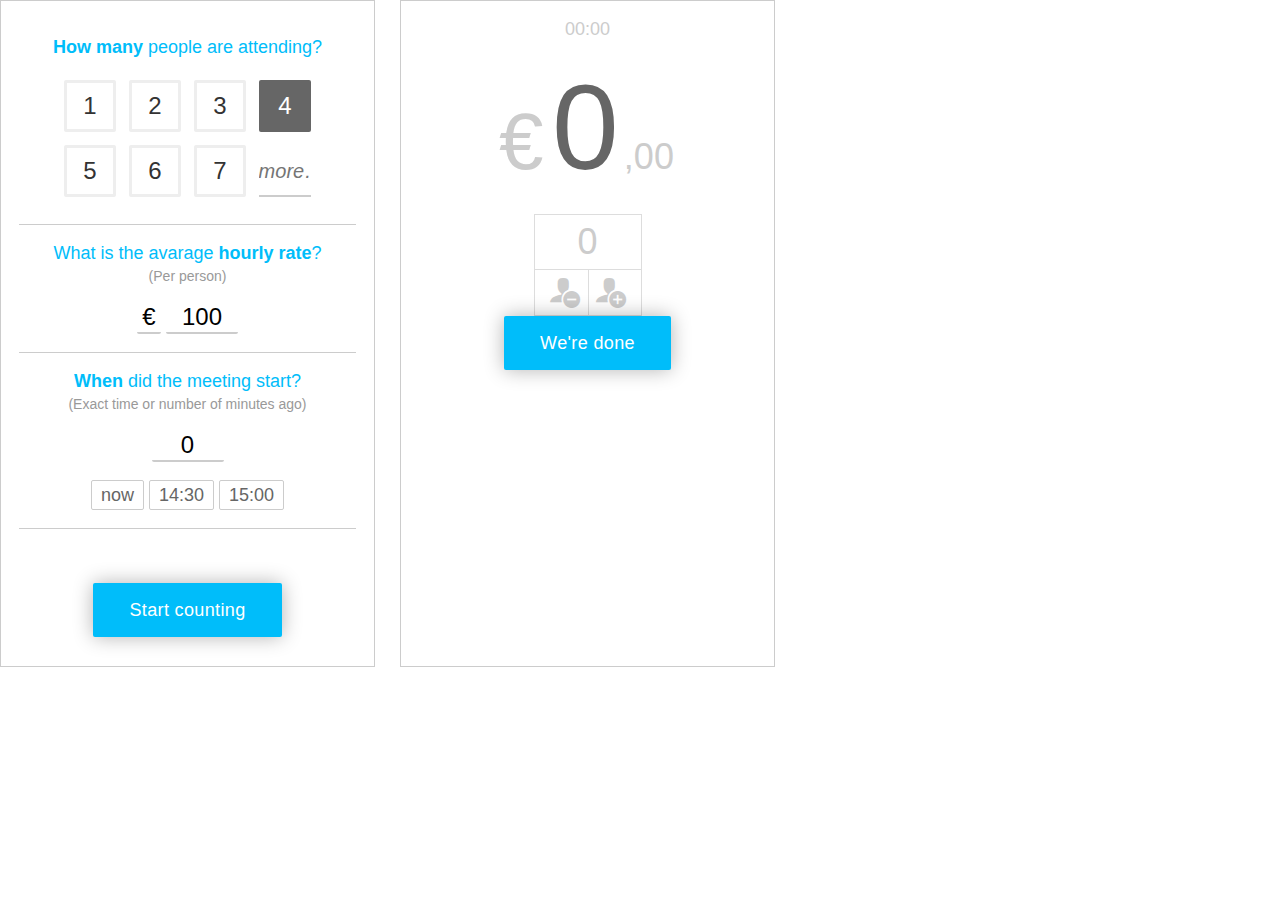
==== commit dd4fd2dd: "styling on feedback screen" ====
--- a/src/index.html
+++ b/src/index.html
@@ -18,9 +18,9 @@
 		<div id="main" class="main" role="main">
 			
 			<section class="screen screen--setup" id="setup">
-				<form>
+				<form class="setup-form">
 					<fieldset class="attendees">
-						<h2>How many people are attending?</h2>
+						<h2><strong>How many</strong> people are attending?</h2>
 						<ol class="attendees-list">
 							<li><input name="numAttendees" id="attendees-1" type="radio" value="1"><label for="attendees-1">1</label></li>
 							<li><input name="numAttendees" id="attendees-2" type="radio" value="2"><label for="attendees-2">2</label></li>
@@ -34,7 +34,7 @@
 					</fieldset>
 
 					<fieldset class="rate">
-						<label class="h2" for="hourlyRate">What is the avarage hourly rate?</label>
+						<label class="h2" for="hourlyRate">What is the avarage <strong>hourly rate</strong>?</label>
 						<p class="clarification">(Per person)</p>
 						<div class="rateholder">
 							<input type="text" class="input--currency" value="€">
@@ -43,7 +43,7 @@
 					</fieldset>
 
 					<fieldset class="meetingSince">
-						<label class="h2" for="since">When did the meeting start?</label>
+						<label class="h2" for="since"><strong>When</strong> did the meeting start?</label>
 						<p class="clarification">(Exact time or number of minutes ago)</p>
 						<input id="since" class="input--since" type="text" value="0" pattern="[0-9]*"/>
 						<ol class="since-list">
@@ -53,7 +53,9 @@
 						</ol>
 					</fieldset>
 
-					<button class="primary" id="startBtn">Start counting</button>
+					<fieldset class="cta-container">
+						<button class="primary" id="startBtn">Start counting</button>
+					</fieldset>
 				</form>
 			</section>
 
@@ -62,33 +64,24 @@
 
 			<section id="feedback" class="screen screen--feedback">
 
-				<div class="metaInfo">
-					<div class="attendeesInfo">
-						<div id="currAttendees" class="currAttendees">
-							0
-						</div>
-						<button id="less-attendees" class="less"><span class="icon-user-minus"></span></button><button id="more-attendees" class="more"><span class="icon-user-plus"></span></button>
-					</div><!-- /.attendeesInfo -->
-					<button class="primary stop" id="stopBtn">
-						Stop
-					</button>
-					<button class="primary back" id="backBtn">
-						Back
-					</button>
-					<button class="secundary resume" id="resumeBtn">Ga door met deze meeting</button>
+				<div id="currDuration" class="currDuration">00:00</div>
+
+				<div class="costs" id="costs">
+					<span class="currency">€</span>
+					<span class="currEuros" id="currEuros">0</span>
+					<span class="currCents" id="currCents">,00</span>
 				</div>
 
-				<div class="mainInfo">
-				
-					<div id="currDuration" class="currDuration">00:00</div>
+				<div class="attendeesInfo">
+					<div id="currAttendees" class="currAttendees">
+						0
+					</div>
+					<button id="less-attendees" class="less"><span class="icon-user-minus"></span></button><button id="more-attendees" class="more"><span class="icon-user-plus"></span></button>
+				</div><!-- /.attendeesInfo -->
 
-					<div class="costs" id="costs">
-						<!-- <span class="currency">&euro;</span> -->
-						<span class="currEuros" id="currEuros">0</span>
-						<span class="currCents" id="currCents">,00</span>
-						<div class="currency">Euro</div>
-					</div>
-
+				<div class="cta-container">
+					<button class="primary stop" id="stopBtn">We're done</button>
+					<button class="primary back" id="backBtn">Back</button>
 				</div>
 
 			</section>
--- a/src/css/meeting.css
+++ b/src/css/meeting.css
@@ -38,6 +38,10 @@
 	font-family: "arial narrow", arial, helvetica, sans-serif;
 	font-size: var(--font-size-default);
 	color: var(--color-grey);
+}
+
+strong {
+	font-weight: bold;
 }
 
 h2,
@@ -92,40 +96,50 @@
 	height: 480px;
 }
 
-.screen {
-	position: absolute;
-	top: 0;
-	left: 0;
-	padding: 1em;
-	text-align: center;
-	/* width: 100%;
-	height: 100%; */
-	/* iPhone 5 */
-	/* width: 320px;
-	height: 568px; */
-	/* iPhone 6 */
-	width: 375px;
-	height: 667px;
-	border: 1px solid #ccc;
-	background: #fff;
-}
-
-.screen--setup {
-	z-index: 1;
-}
-
-.screen--feedback {
-	z-index: 0;
-}
+/*-- Start screens shared --*/
+
+	.screen {
+		position: absolute;
+		top: 0;
+		left: 0;
+		padding: 1em;
+		text-align: center;
+		/* width: 100%;
+		height: 100%; */
+		/* iPhone 5 */
+		/* width: 320px;
+		height: 568px; */
+		/* iPhone 6 */
+		width: 375px;
+		height: 667px;
+		border: 1px solid #ccc;
+		background: #fff;
+	}
+
+	.screen--setup {
+		z-index: 1;
+	}
+
+	.screen--feedback {
+		z-index: 0;
+		left: 400px;
+	}
+
+
+/*-- End screens shared --*/
 
 
 
 /*-- Start setup screen --*/
 
-	.feedback button.primary {
+	.setup-form {
+	}
+
+	.screen--feedback button.primary {
 		margin-top: 0;
 		vertical-align: middle;
 	}
+
 
 	fieldset {
 		border-top: 1px solid var(--color-grey-xlight);/* color grey-xlight */
@@ -209,6 +223,7 @@
 			border-bottom: 2px solid #ccc;
 		}
 
+
 	/*-- End attendees --*/
 
 	/*-- Start hourly rate --*/
@@ -253,20 +268,33 @@
 		background: #999; */
 	}
 
-	button.back,
-	button.resume {
+	button.back {
 		display: none;
 	}
 
-	.feedback .costs {
+	@keyframes colorAnimation {
+		0%,
+		100% {
+			color: var(--color-grey);
+		}
+		50% {
+			color: var(--color-primary);
+		}
+	}
+
+	.screen--feedback .costs {
 		margin: 1em;
-		color: hsl(205,50%,75%);
-		color: #248;
+		/* color: hsl(205,50%,75%);
+		color: #248; */
+		animation: colorAnimation 20s infinite;
 	}
 
 	.currency {
-		margin: 0.5em;
+		display: inline-block;
+		margin: 0 0.1em 0 -0.7em;
+		width: 0.5em;
 		color: #ccc;
+		font-size: 8rem;
 	}
 
 	.currEuros {
@@ -285,12 +313,12 @@
 	}
 
 	.metaInfo {
-		position: absolute;
-		bottom: 0;
-		border-top: 1px solid #ddd;
+		/* position: absolute; */
+		/* bottom: 0; */
+		/* border-top: 1px solid #ddd;
 		padding: 1em 0;
 		width: 100%;
-		text-align: center;
+		text-align: center; */
 	}
 
 	.attendeesInfo {
@@ -332,28 +360,5 @@
 			color: #ccc;
 		}
 
-	/*-- Start larger screens --*/
-	@media screen and (min-width: 25em) {
-
-		.metaInfo {
-			position: static;
-			float: right;
-			border: none;
-			border-left: 1px solid #ddd;
-			height: 100%;
-			width: auto;
-			text-align: center;
-			padding: 1em;
-		}
-
-		.attendeesInfo {
-			display: block;
-		}
-
-		.feedback button.primary {
-			margin-top: 2em;
-		}
-
-	}
 
 /*-- End feedback --*/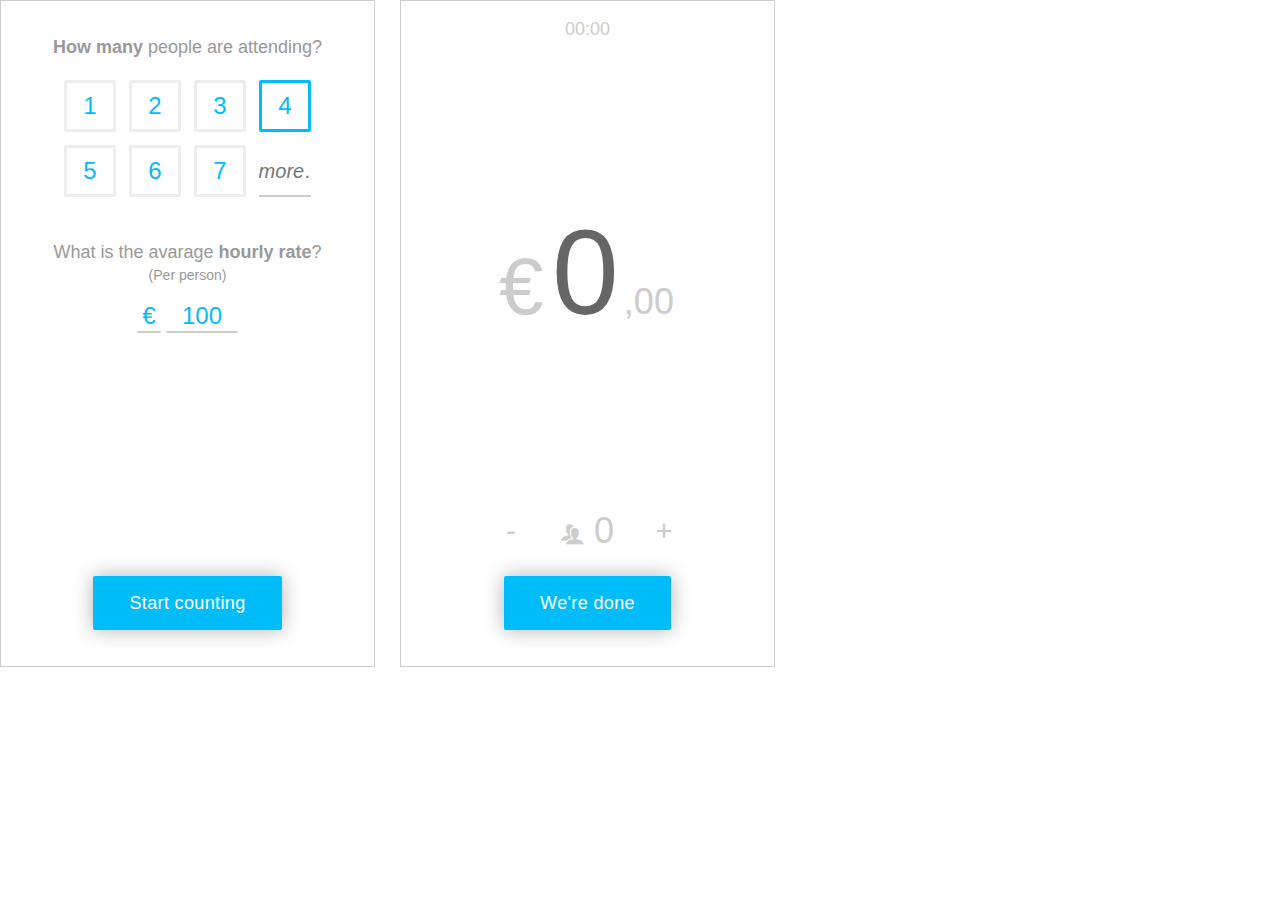
==== commit 5ebb618c: "restyling, commented out time since" ====
--- a/src/index.html
+++ b/src/index.html
@@ -42,20 +42,23 @@
 						</div>
 					</fieldset>
 
-					<fieldset class="meetingSince">
+					<!-- <fieldset class="meetingSince">
 						<label class="h2" for="since"><strong>When</strong> did the meeting start?</label>
-						<p class="clarification">(Exact time or number of minutes ago)</p>
+						<p class="clarification">
+							Number of minutes ago (0-99)
+							<br>or Exact time (100-2400)
+						</p>
 						<input id="since" class="input--since" type="text" value="0" pattern="[0-9]*"/>
 						<ol class="since-list">
 							<li class="since-list__item">now</li>
 							<li class="since-list__item">14:30</li>
 							<li class="since-list__item">15:00</li>
 						</ol>
-					</fieldset>
+					</fieldset> -->
 
-					<fieldset class="cta-container">
+					<div class="cta-container cta-container--start">
 						<button class="primary" id="startBtn">Start counting</button>
-					</fieldset>
+					</div>
 				</form>
 			</section>
 
@@ -67,16 +70,24 @@
 				<div id="currDuration" class="currDuration">00:00</div>
 
 				<div class="costs" id="costs">
-					<span class="currency">€</span>
-					<span class="currEuros" id="currEuros">0</span>
-					<span class="currCents" id="currCents">,00</span>
+					<div class="i-am-just-here-for-creating-one-flex-item">
+						<span class="currency">€</span>
+						<span class="currEuros" id="currEuros">0</span>
+						<span class="currCents" id="currCents">,00</span>
+					</div>
 				</div>
 
 				<div class="attendeesInfo">
+					<button id="less-attendees" class="less">-</span></button>
+					
 					<div id="currAttendees" class="currAttendees">
-						0
+						<span class="icon-users"></span>
+						<span id="curr-attendees__count">
+							0
+						</span>
 					</div>
-					<button id="less-attendees" class="less"><span class="icon-user-minus"></span></button><button id="more-attendees" class="more"><span class="icon-user-plus"></span></button>
+					<button id="more-attendees" class="more">+</span></button>
+					<!-- <button id="less-attendees" class="less"><span class="icon-user-minus"></span></button><button id="more-attendees" class="more"><span class="icon-user-plus"></span></button> -->
 				</div><!-- /.attendeesInfo -->
 
 				<div class="cta-container">
--- a/src/css/meeting.css
+++ b/src/css/meeting.css
@@ -48,7 +48,7 @@
 .h2 {
 	display: block;
 	margin: 0 0 var(--font-size-default);
-	color: var(--color-primary);
+	color: var(--color-grey-light);
 }
 
 button,
@@ -61,6 +61,7 @@
 	border-radius: var(--br);
 	text-align: center;
 	font-size: 2.4rem;
+	color: var(--color-primary);
 }
 
 input[type="text"] {
@@ -79,7 +80,6 @@
 
 button.primary {
 	display: inline-block;
-	margin-top: 2em;
 	margin-bottom: 0;
 	font-family: arial;
 	padding: 1em 2em;
@@ -102,6 +102,8 @@
 		position: absolute;
 		top: 0;
 		left: 0;
+		display: flex;
+		justify-content: space-between;
 		padding: 1em;
 		text-align: center;
 		/* width: 100%;
@@ -121,10 +123,15 @@
 	}
 
 	.screen--feedback {
+		flex-direction: column;
 		z-index: 0;
 		left: 400px;
 	}
 
+	.cta-container {
+		padding: 1em;
+	}
+
 
 /*-- End screens shared --*/
 
@@ -133,6 +140,9 @@
 /*-- Start setup screen --*/
 
 	.setup-form {
+		display: flex;
+		flex-direction: column;
+		justify-content: space-between;
 	}
 
 	.screen--feedback button.primary {
@@ -142,7 +152,7 @@
 
 
 	fieldset {
-		border-top: 1px solid var(--color-grey-xlight);/* color grey-xlight */
+		/* border-top: 1px solid var(--color-grey-xlight); */
 		padding: 1em;
 	}
 
@@ -160,6 +170,8 @@
 		/* margin: calc(-1 * var(--font-size-default)) 0 var(--font-size-default);	 */
 		margin: -1em 0 var(--font-size-default);	
 	}
+
+	
 
 	/*-- Start attendees-list --*/
 
@@ -185,7 +197,7 @@
 			border-radius: var(--br);
 			background: #fff;
 			text-align: center;
-			color: #333;
+			color: var(--color-primary);
 			font-size: 2.4rem;
 		}
 
@@ -205,9 +217,7 @@
 		.no-touch input[type="radio"].active+label,
 		.attendees input[type="radio"]:checked+label,
 		input[type="text"].more-attendees-input {
-			border-color: transparent;
-			color: #fff;
-			background: var(--color-grey);
+			border-color: var(--color-primary);
 		}
 
 		.attendees input[type="radio"] {
@@ -257,19 +267,26 @@
 
 	/*-- End since --*/
 
+	
+	/* fieldsets can not be flex-containers, so use div for that purpose */
+	/* element selector added as a clue */
+	div.cta-container--start {
+		flex-grow: 1;
+		display: flex;
+		justify-content: center;
+		align-items: flex-end;
+	}
+
 /*-- End setup screen --*/
 
 
 
 /*-- Start feedback screen --*/
 
-	button.stop {
-		/* background: #822;
-		background: #999; */
-	}
-
-	button.back {
-		display: none;
+
+	.currDuration {
+		margin: 0 1em;
+		color: #ccc;
 	}
 
 	@keyframes colorAnimation {
@@ -283,9 +300,11 @@
 	}
 
 	.screen--feedback .costs {
+		flex-grow: 1;
+		display: flex;
+		flex-direction: column;
+		justify-content: center;
 		margin: 1em;
-		/* color: hsl(205,50%,75%);
-		color: #248; */
 		animation: colorAnimation 20s infinite;
 	}
 
@@ -308,57 +327,46 @@
 		color: #ccc;
 	}
 
-	.mainInfo {
-		overflow: hidden;
-	}
-
-	.metaInfo {
-		/* position: absolute; */
-		/* bottom: 0; */
-		/* border-top: 1px solid #ddd;
-		padding: 1em 0;
-		width: 100%;
-		text-align: center; */
-	}
-
-	.attendeesInfo {
+
+	.attendeesInfo button {
 		display: inline-block;
+		border-radius: 0;
+		margin: 0 0.75em;
+		padding: 0;
+		width: 1.5em;
+		height: 1.5em;
+		font-size: 3rem;
 		vertical-align: middle;
-		margin: 0 auto;
-		width: 6em;
-		border: 1px solid #ddd;
-	}
-
-		.attendeesInfo button {
-			display: inline-block;
-			border-radius: 0;
-			margin: 0;
-			padding: 0;
-			width: 1.5em;
-			height: 1.5em;
-			font-size: 3rem;
-			vertical-align: middle;
-			color: #ccc;
-			background: transparent;
-			line-height: 0;
-		}
-
-		.attendeesInfo .more {
-			border-left: 1px solid #ddd;
-		}
-
-		.currAttendees {
-			border-bottom: 1px solid #ddd;
-			font-size: 3.6rem;
-			line-height: 1.5;
-			color: #ccc;
-			vertical-align: middle;
-		}
-
-		.currDuration {
-			margin: 0 1em;
-			color: #ccc;
-		}
-
+		color: #ccc;
+		background: transparent;
+		line-height: 0;
+	}
+
+	.attendeesInfo .more {
+		/* border-left: 1px solid #ddd; */
+	}
+
+	.currAttendees {
+		position: relative;
+		display: inline-block;
+		font-size: 3.6rem;
+		line-height: 1.5;
+		color: #ccc;
+		vertical-align: middle;
+	}
+
+	.currAttendees .icon-users {
+		font-size: 2rem;
+	}
+
+		
+	button.stop {
+		/* background: #822;
+		background: #999; */
+	}
+
+	button.back {
+		display: none;
+	}
 
 /*-- End feedback --*/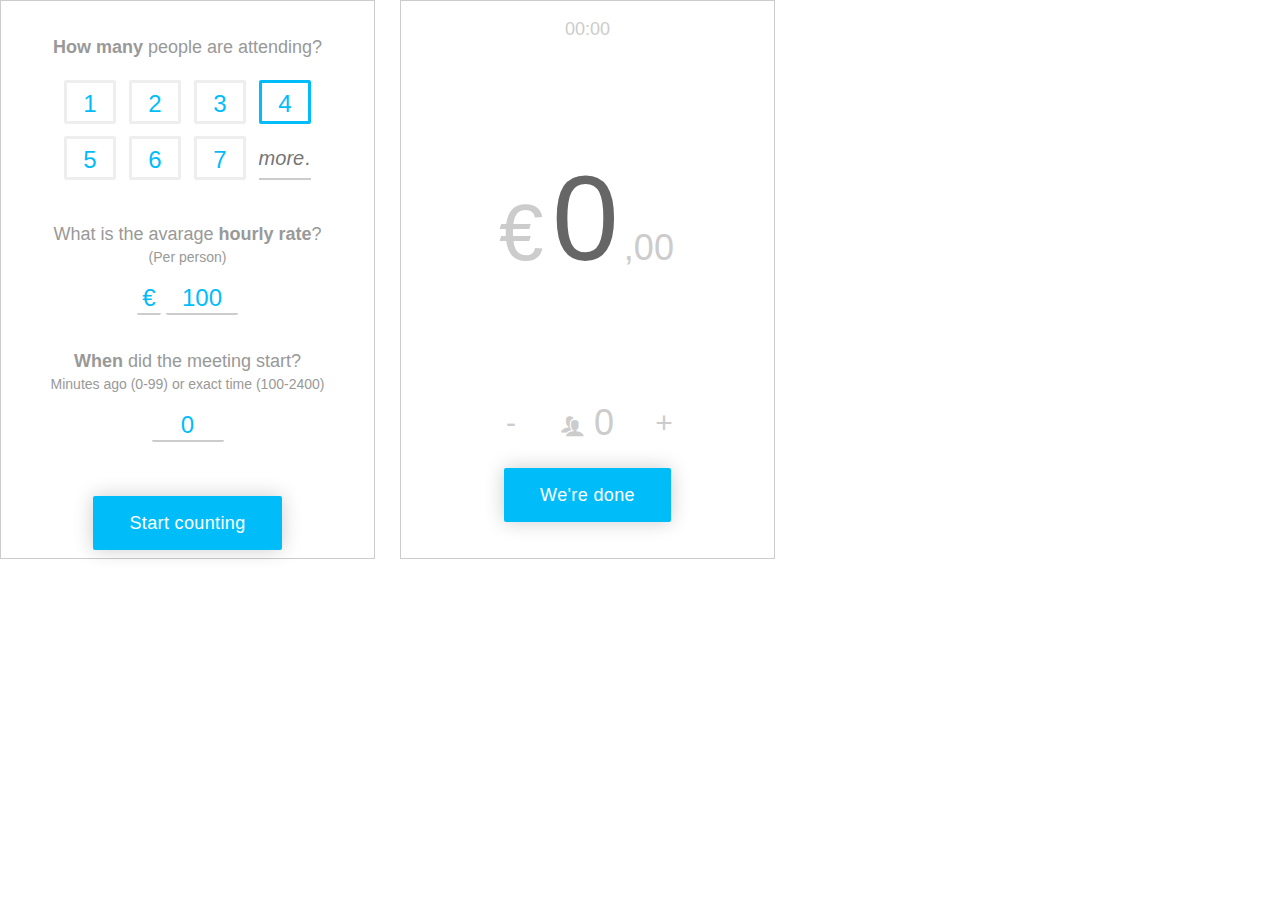
==== commit a95de6c0: "added start time" ====
--- a/src/index.html
+++ b/src/index.html
@@ -8,7 +8,7 @@
 	
 	<meta name="viewport" content="width=device-width, initial-scale=1.0">
 	
-	<link rel="stylesheet" href="css/meeting.css">
+	<link rel="stylesheet" href="css/meeting.css?a=1">
 	<link rel="stylesheet" href="css/icomoon.css">
 
 </head>
@@ -37,24 +37,23 @@
 						<label class="h2" for="hourlyRate">What is the avarage <strong>hourly rate</strong>?</label>
 						<p class="clarification">(Per person)</p>
 						<div class="rateholder">
-							<input type="text" class="input--currency" value="€">
+							<input id="input-currency" class="input--currency" type="text" value="€">
 							<input id="hourlyRate" class="input--hourly-rate" type="text" value="100" pattern="[0-9]*"/>
 						</div>
 					</fieldset>
 
-					<!-- <fieldset class="meetingSince">
+					<fieldset class="meetingSince">
 						<label class="h2" for="since"><strong>When</strong> did the meeting start?</label>
 						<p class="clarification">
-							Number of minutes ago (0-99)
-							<br>or Exact time (100-2400)
+							Minutes ago (0-99) or exact time (100-2400)
 						</p>
-						<input id="since" class="input--since" type="text" value="0" pattern="[0-9]*"/>
-						<ol class="since-list">
+						<input id="meeting-since" class="input--since" type="text" maxlength="4" value="0" pattern="[0-9]*" required>
+						<!-- <ol class="since-list">
 							<li class="since-list__item">now</li>
 							<li class="since-list__item">14:30</li>
 							<li class="since-list__item">15:00</li>
-						</ol>
-					</fieldset> -->
+						</ol> -->
+					</fieldset>
 
 					<div class="cta-container cta-container--start">
 						<button class="primary" id="startBtn">Start counting</button>
@@ -65,13 +64,13 @@
 
 
 
-			<section id="feedback" class="screen screen--feedback">
+			<section id="counter" class="screen screen--counter">
 
 				<div id="currDuration" class="currDuration">00:00</div>
 
 				<div class="costs" id="costs">
 					<div class="i-am-just-here-for-creating-one-flex-item">
-						<span class="currency">€</span>
+						<span id="counter__currency" class="currency">€</span>
 						<span class="currEuros" id="currEuros">0</span>
 						<span class="currCents" id="currCents">,00</span>
 					</div>
--- a/src/css/meeting.css
+++ b/src/css/meeting.css
@@ -85,7 +85,7 @@
 	padding: 1em 2em;
 	line-height: 1;
 	letter-spacing: 0.02em;
-	box-shadow: 0 0 20px rgba(0,0,0,0.3);
+	box-shadow: 0 0 20px rgba(0,0,0,0.2);
 }
 
 label {
@@ -106,14 +106,15 @@
 		justify-content: space-between;
 		padding: 1em;
 		text-align: center;
-		/* width: 100%;
-		height: 100%; */
+		width: 100%;
+		height: 100%;
 		/* iPhone 5 */
 		/* width: 320px;
 		height: 568px; */
 		/* iPhone 6 */
 		width: 375px;
 		height: 667px;
+		height: 559px;
 		border: 1px solid #ccc;
 		background: #fff;
 	}
@@ -122,7 +123,7 @@
 		z-index: 1;
 	}
 
-	.screen--feedback {
+	.screen--counter {
 		flex-direction: column;
 		z-index: 0;
 		left: 400px;
@@ -145,7 +146,7 @@
 		justify-content: space-between;
 	}
 
-	.screen--feedback button.primary {
+	.screen--counter button.primary {
 		margin-top: 0;
 		vertical-align: middle;
 	}
@@ -190,9 +191,9 @@
 		.attendees label,
 		.more-attendees-input {
 			display: block;
-			padding: 0.4em 0;
+			padding: 0.3em 0;
 			width: 2.2em;
-			height: 2.2em;
+			height: 4.4rem;
 			border: 3px solid var(--color-grey-xxlight);
 			border-radius: var(--br);
 			background: #fff;
@@ -281,7 +282,7 @@
 
 
 
-/*-- Start feedback screen --*/
+/*-- Start counter screen --*/
 
 
 	.currDuration {
@@ -299,7 +300,7 @@
 		}
 	}
 
-	.screen--feedback .costs {
+	.screen--counter .costs {
 		flex-grow: 1;
 		display: flex;
 		flex-direction: column;
@@ -369,4 +370,4 @@
 		display: none;
 	}
 
-/*-- End feedback --*/+/*-- End counter --*/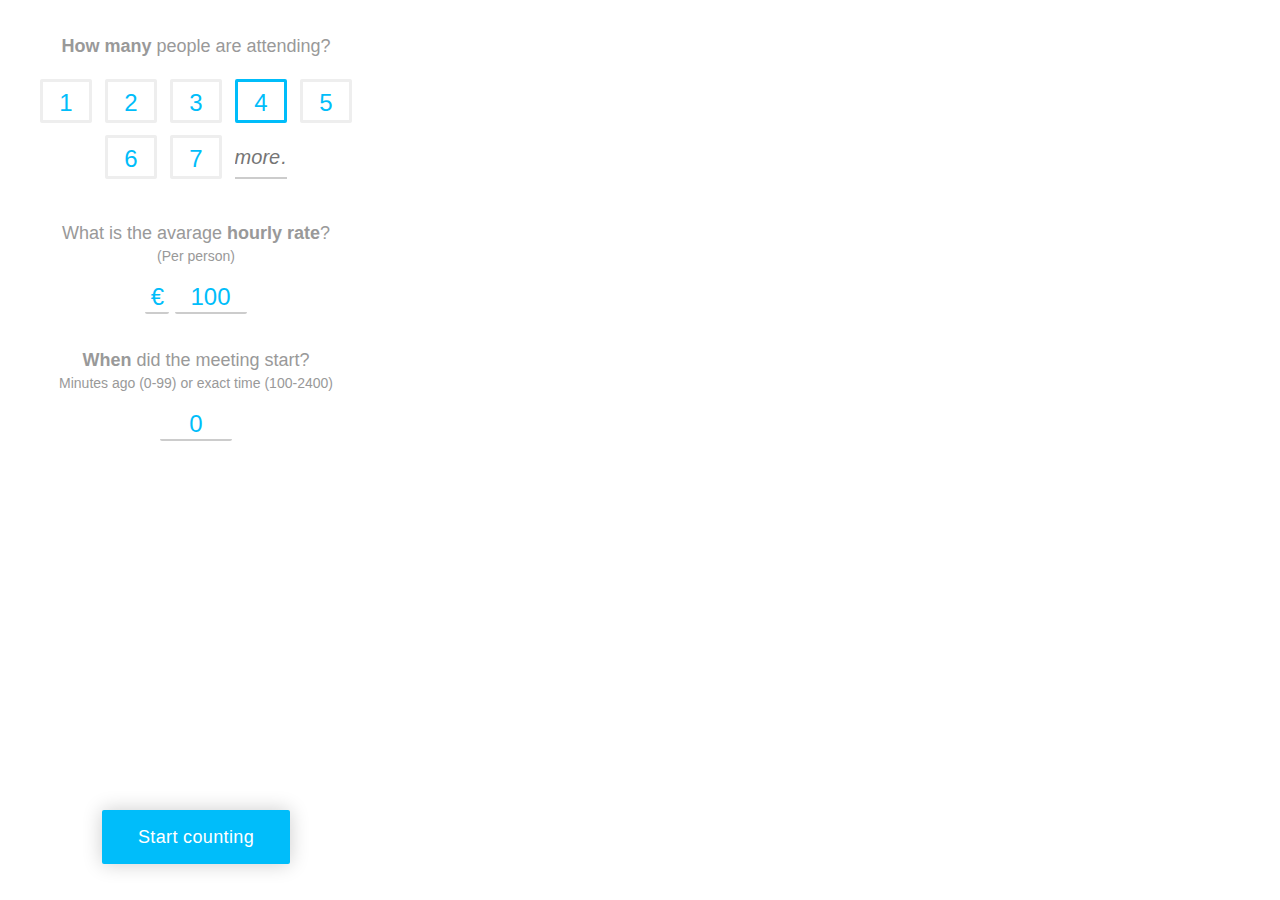
==== commit 6df3eb14: "other colors" ====
--- a/src/index.html
+++ b/src/index.html
@@ -91,7 +91,7 @@
 
 				<div class="cta-container">
 					<button class="primary stop" id="stopBtn">We're done</button>
-					<button class="primary back" id="backBtn">Back</button>
+					<button class="primary back" id="backBtn">Back to start</button>
 				</div>
 
 			</section>
--- a/src/css/meeting.css
+++ b/src/css/meeting.css
@@ -112,10 +112,10 @@
 		/* width: 320px;
 		height: 568px; */
 		/* iPhone 6 */
-		width: 375px;
+		/* width: 375px;
 		height: 667px;
-		height: 559px;
-		border: 1px solid #ccc;
+		height: 559px; */
+		/* border: 1px solid var(--color-grey-xlight); */
 		background: #fff;
 	}
 
@@ -126,7 +126,7 @@
 	.screen--counter {
 		flex-direction: column;
 		z-index: 0;
-		left: 400px;
+		/* left: 400px; */
 	}
 
 	.cta-container {
@@ -231,7 +231,7 @@
 		input[type="text"].more-attendees-input.is-empty {
 			background: none;
 			border-radius: 0;
-			border-bottom: 2px solid #ccc;
+			border-bottom: 2px solid var(--color-grey-xlight);
 		}
 
 
@@ -287,7 +287,7 @@
 
 	.currDuration {
 		margin: 0 1em;
-		color: #ccc;
+		color: var(--color-grey-xlight);
 	}
 
 	@keyframes colorAnimation {
@@ -313,7 +313,7 @@
 		display: inline-block;
 		margin: 0 0.1em 0 -0.7em;
 		width: 0.5em;
-		color: #ccc;
+		color: var(--color-grey-xlight);
 		font-size: 8rem;
 	}
 
@@ -325,7 +325,7 @@
 		display: inline-block;
 		margin-right: -1.5em;
 		font-size: 3.6rem;
-		color: #ccc;
+		color: var(--color-grey-xlight);
 	}
 
 
@@ -338,7 +338,7 @@
 		height: 1.5em;
 		font-size: 3rem;
 		vertical-align: middle;
-		color: #ccc;
+		color: var(--color-grey-xlight);
 		background: transparent;
 		line-height: 0;
 	}
@@ -352,7 +352,7 @@
 		display: inline-block;
 		font-size: 3.6rem;
 		line-height: 1.5;
-		color: #ccc;
+		color: var(--color-grey-xlight);
 		vertical-align: middle;
 	}
 
@@ -362,8 +362,7 @@
 
 		
 	button.stop {
-		/* background: #822;
-		background: #999; */
+		background: #a22;
 	}
 
 	button.back {
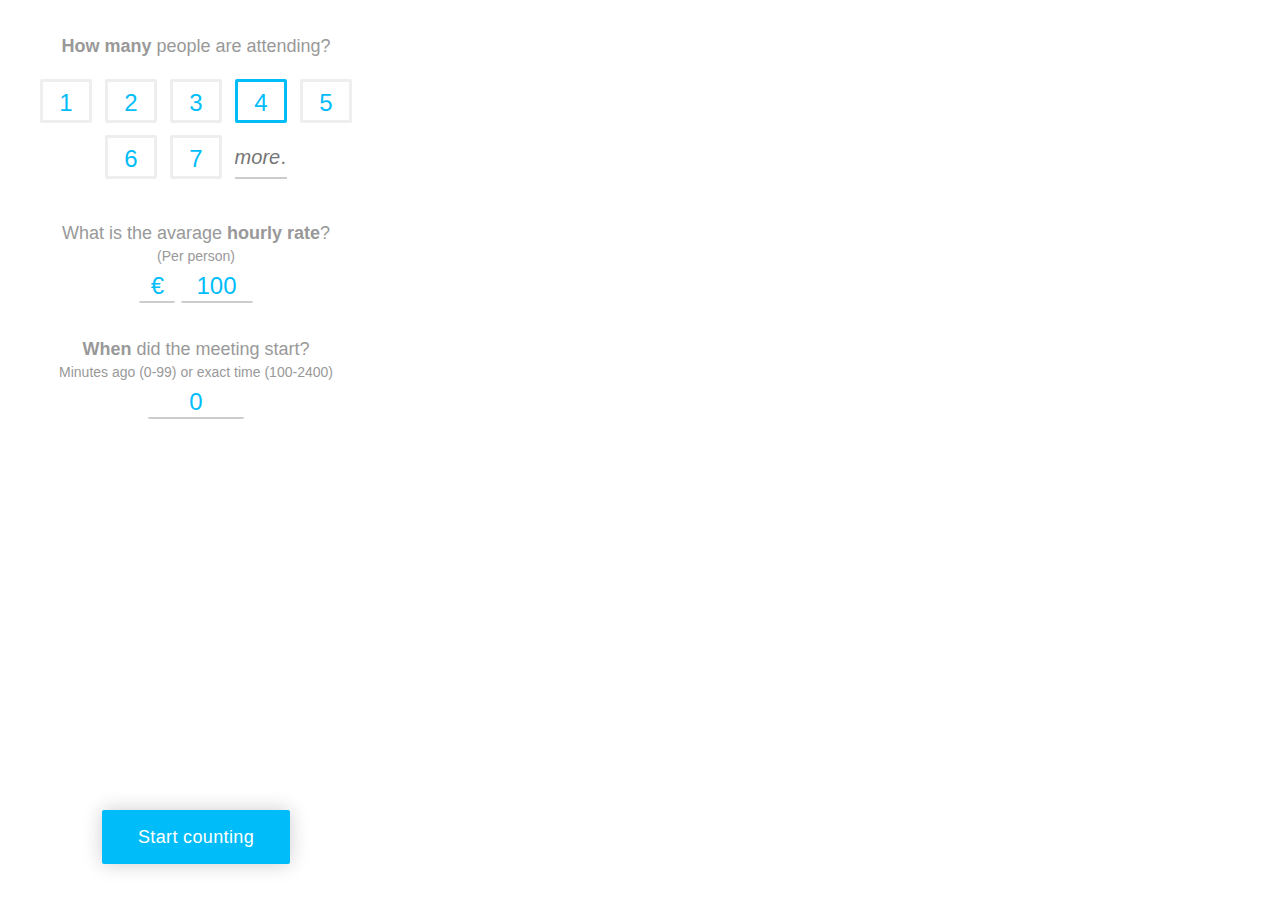
==== commit c6652759: "added text selection" ====
--- a/src/index.html
+++ b/src/index.html
@@ -8,7 +8,7 @@
 	
 	<meta name="viewport" content="width=device-width, initial-scale=1.0">
 	
-	<link rel="stylesheet" href="css/meeting.css?a=1">
+	<link rel="stylesheet" href="css/meeting.css?a=4">
 	<link rel="stylesheet" href="css/icomoon.css">
 
 </head>
@@ -104,7 +104,7 @@
 	</div><!-- wrapper -->
 
 	<script src="https://ajax.googleapis.com/ajax/libs/jquery/2.0.3/jquery.min.js"></script>
-	<script src="js/meeting.js"></script>
+	<script src="js/meeting.js?a=2"></script>
 	<script src="js/FastActive.min.js"></script>
 </body>
 </html>
--- a/src/css/meeting.css
+++ b/src/css/meeting.css
@@ -1,5 +1,5 @@
 /*-- Start reset --*/
-	html, body, div, span, h1, h2, h3, h4, h5, h6, p, a, abbr, acronym, em, img, s, small, strong, sub, sup, dl, dt, dd, ol, ul, li, fieldset, form, label, legend, table, caption, tbody, tfoot, thead, tr, th, td, article, aside, figure, figcaption, footer, header, hgroup,  menu, nav, output, section, summary, time, mark {
+	html, body, div, span, h1, h2, h3, h4, h5, h6, p, a, abbr, acronym, em, img, s, small, strong, sub, sup, dl, dt, dd, ol, ul, li, fieldset, form, label, legend, p, table, caption, tbody, tfoot, thead, tr, th, td, article, aside, figure, figcaption, footer, header, hgroup,  menu, nav, output, section, summary, time, mark {
 		margin: 0; padding: 0; border: 0; font-size: 100%; font: inherit; vertical-align: baseline;
 	}
 
@@ -169,7 +169,8 @@
 	h2 + .clarification,
 	.h2 + .clarification {
 		/* margin: calc(-1 * var(--font-size-default)) 0 var(--font-size-default);	 */
-		margin: -1em 0 var(--font-size-default);	
+		margin: -1em 0 var(--font-size-default);
+		margin: -1em 0 0.5em;
 	}
 
 	
@@ -240,7 +241,7 @@
 	/*-- Start hourly rate --*/
 
 		.input--currency {
-			width: 1em;
+			width: 1.5em;
 		}
 
 		.input--hourly-rate {
@@ -252,7 +253,7 @@
 	/*-- Start since --*/
 
 		.input--since {
-			width: 3em;
+			width: 4em;
 		}
 
 		.since-list {
